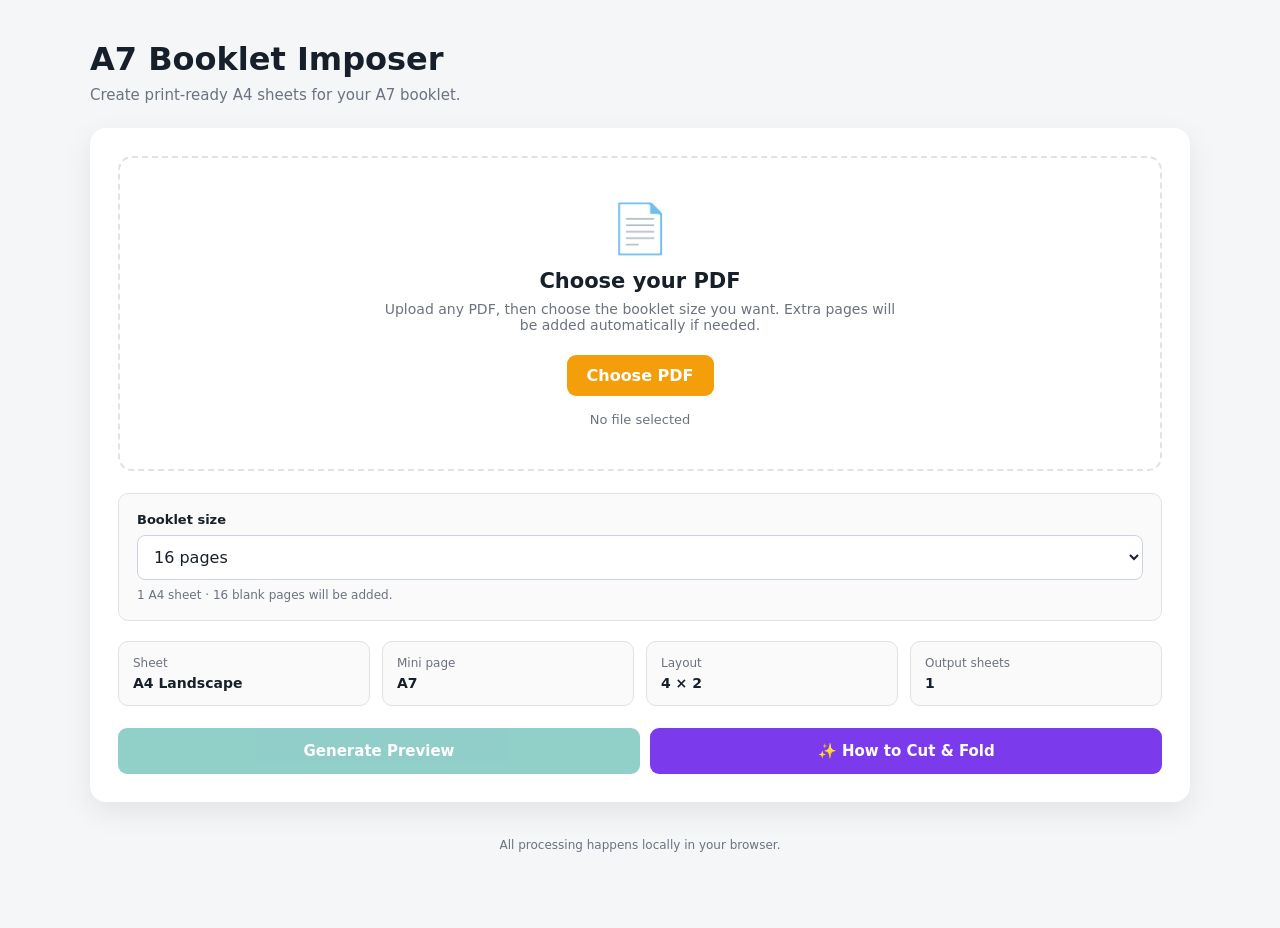
==== index.html @ 81a3ba56 "Initial Commit" ====
<!doctype html>
<html lang="en">
  <head>
    <meta charset="UTF-8" />

    <meta name="viewport" content="width=device-width, initial-scale=1.0" />

    <title>A7 Booklet Imposer</title>

    <link rel="stylesheet" href="./style.css" />
    <link rel="stylesheet" href="./tutorial.css" />
  </head>

  <body>
    <main class="app">
      <header class="header">
        <div>
          <h1>A7 Booklet Imposer</h1>
          <p>Create print-ready A4 sheets for your A7 booklet.</p>
        </div>
      </header>

      <section class="card">
        <!-- Upload -->

        <div class="upload-area" id="uploadArea">
          <div class="upload-icon">📄</div>

          <h2>Choose your PDF</h2>

          <!-- <p>Select a PDF containing 4, 8, 16, or 32 pages.</p> -->
          <p>
            Upload any PDF, then choose the booklet size you want. Extra pages
            will be added automatically if needed.
          </p>

          <label class="button primary" for="pdfInput"> Choose PDF </label>

          <input type="file" id="pdfInput" accept="application/pdf" hidden />

          <div class="file-name" id="fileName">No file selected</div>
        </div>

        <!-- Page count -->

        <div class="page-count-section">
          <label for="pageCount">Booklet size</label>

          <select id="pageCount">
            <option value="4">4 pages</option>
            <option value="8">8 pages</option>
            <option value="16" selected>16 pages</option>
            <option value="32">32 pages</option>
          </select>

          <div id="32PageMode" class="thirty-two-mode hidden">
            <div class="mode-title">32-page printing</div>

            <div class="mode-options">
              <label class="mode-option">
                <input type="radio" name="32Mode" value="two" checked />

                <span class="mode-card">
                  <strong>2 A4 sheets</strong>
                  <small>
                    Standard 4×2 layout · easier cutting and folding
                  </small>
                </span>
              </label>

              <label class="mode-option">
                <input type="radio" name="32Mode" value="one" />

                <span class="mode-card">
                  <strong>1 A4 sheet</strong>
                  <small> All 32 pages on one A4 · 4×4 front + 4×4 back </small>
                </span>
              </label>
            </div>
          </div>

          <p id="pageCountHelp">
            A 16-page booklet uses one A4 sheet printed front and back.
          </p>
        </div>

        <!-- Settings -->

        <div class="settings">
          <div class="setting">
            <span class="setting-label"> Sheet </span>

            <span class="setting-value" id="sheetSize"> A4 Landscape </span>
          </div>

          <div class="setting">
            <span class="setting-label"> Mini page </span>

            <span class="setting-value"> A7 </span>
          </div>

          <div class="setting">
            <span class="setting-label"> Layout </span>

            <span class="setting-value"> 4 × 2 </span>
          </div>

          <div class="setting">
            <span class="setting-label"> Output sheets </span>

            <span class="setting-value" id="outputSheets"> 1 </span>
          </div>
        </div>

        <!-- Status -->

        <div class="status hidden" id="status">
          <div class="spinner"></div>

          <span id="statusText"> Processing... </span>
        </div>

        <!-- Error -->

        <div class="error hidden" id="error"></div>

        <!-- Generate -->

        <div id="ButtonGrp">
          <button class="button generate" id="generateButton" disabled>
            Generate Preview
          </button>

          <!-- BOOKLET TUTORIAL -->
          <button id="tutorialButton" class="button tutorial-button">
            ✨ How to Cut & Fold
          </button>
        </div>
      </section>

      <!-- Generated PDF -->

      <section class="result-section hidden" id="resultSection">
        <div class="result-header">
          <div>
            <h2>Generated booklet</h2>

            <p id="resultDescription">
              Review the page arrangement before downloading.
            </p>
          </div>

          <button class="button download" id="downloadButton">
            Download PDF
          </button>
        </div>

        <!-- PDF preview -->

        <div class="pdf-viewer" id="pdfViewer"></div>
      </section>

      <footer class="footer">
        <p>All processing happens locally in your browser.</p>
      </footer>
    </main>

    <!-- =========================================================
     BOOKLET TUTORIAL OVERLAY
========================================================= -->

    <div id="tutorialOverlay" class="tutorial-overlay">
      <div class="tutorial-window">
        <button
          id="closeTutorial"
          class="tutorial-close"
          aria-label="Close tutorial"
        >
          ×
        </button>

        <div class="tutorial-header">
          <div class="tutorial-sparkle">✦</div>

          <div>
            <div class="tutorial-eyebrow">QUICK GUIDE</div>

            <h2>Cut it. Fold it. 📖</h2>

            <p>
              Follow the little doodle guide and turn your A4 print into a
              booklet.
            </p>
          </div>
        </div>

        <!-- BOOKLET SIZE -->

        <div class="tutorial-size-selector">
          <button class="tutorial-size active" data-tutorial-pages="4">
            4
            <small>pages</small>
          </button>

          <button class="tutorial-size" data-tutorial-pages="8">
            8
            <small>pages</small>
          </button>

          <button class="tutorial-size" data-tutorial-pages="16">
            16
            <small>pages</small>
          </button>

          <button class="tutorial-size" data-tutorial-pages="32">
            32
            <small>pages</small>
          </button>
        </div>

        <!-- STEP -->

        <div class="tutorial-step">
          <div class="tutorial-step-number">1</div>

          <div class="tutorial-step-text">
            <strong id="tutorialStepTitle"> Look at your printed sheet </strong>

            <span id="tutorialStepDescription">
              This is how the pages are arranged before cutting.
            </span>
          </div>
        </div>

        <!-- VISUAL -->

        <div class="tutorial-stage">
          <div class="tutorial-stage-label">
            <span id="tutorialSideLabel">FRONT</span>
            <span id="tutorialSheetLabel">SHEET 1 OF 1</span>
          </div>

          <div class="paper-shadow"></div>

          <div id="tutorialPaper" class="tutorial-paper"></div>

          <div class="cut-legend">
            <span class="legend-line cut-legend-line"></span>
            CUT
          </div>

          <div class="fold-legend">
            <span class="legend-line fold-legend-line"></span>
            FOLD
          </div>

          <div id="cutArrow" class="doodle-arrow cut-arrow">
            <span>✂ cut here</span>
            <div>↓</div>
          </div>

          <div id="foldArrow" class="doodle-arrow fold-arrow">
            <span>fold ✦</span>
            <div>↔</div>
          </div>
        </div>

        <!-- SHEET SWITCHER FOR 32 -->

        <div id="tutorialSheetSelector" class="tutorial-sheet-selector">
          <button class="tutorial-sheet active" data-sheet="1">Sheet 1</button>

          <button class="tutorial-sheet" data-sheet="2">Sheet 2</button>
        </div>

        <!-- INSTRUCTIONS -->

        <div class="tutorial-instructions">
          <div class="instruction-card cut-card">
            <div class="instruction-icon">✂️</div>

            <div>
              <strong>Cut</strong>
              <p id="tutorialCutText">Cut along the red dashed lines.</p>
            </div>
          </div>

          <div class="instruction-card fold-card">
            <div class="instruction-icon">↪️</div>

            <div>
              <strong>Fold</strong>
              <p id="tutorialFoldText">Fold each pair toward the center.</p>
            </div>
          </div>

          <div class="instruction-card staple-card">
            <div class="instruction-icon">📎</div>

            <div>
              <strong>Finish</strong>
              <p id="tutorialFinishText">
                Stack the pages and staple along the fold.
              </p>
            </div>
          </div>
        </div>

        <!-- MINI BOOK -->

        <div class="finished-doodle">
          <div class="finished-label">✨ YOUR FINISHED BOOKLET</div>

          <div class="doodle-book">
            <div class="doodle-book-page back">
              <span>BACK</span>
            </div>

            <div class="doodle-book-page inside">
              <span>INSIDE</span>
            </div>

            <div class="doodle-book-page front">
              <span>FRONT</span>
            </div>

            <div class="doodle-staple staple-a"></div>
            <div class="doodle-staple staple-b"></div>
          </div>

          <div class="book-caption">Fold → stack → staple → done! 🎉</div>
        </div>

        <button id="closeTutorialBottom" class="tutorial-done-button">
          Got it! ✨
        </button>
      </div>
    </div>

    <script type="module" src="./tutorial.js"></script>
    <script type="module" src="./app.js"></script>
  </body>
</html>
---- style.css ----
:root {
  --bg: #f4f6f8;
  --card: #ffffff;

  --text: #17202a;
  --muted: #6b7280;

  --border: #dfe3e8;

  /* --primary: #2563eb;
  --primary-dark: #1d4ed8; */

  --primary: #0d9488;
  --primary-dark: #0f766e;

  --success: #15803d;
  --danger: #dc2626;

  --shadow: 0 10px 30px rgba(0, 0, 0, 0.08);

  --amber: #f59e0b;
  --amber-dark: #d97706;

  --tutorial: #7c3aed;
  --tutorial-dark: #6d28d9;
}

* {
  box-sizing: border-box;
}

html {
  min-height: 100%;
}

body {
  margin: 0;

  min-height: 100vh;

  font-family:
    Inter,
    system-ui,
    -apple-system,
    BlinkMacSystemFont,
    "Segoe UI",
    sans-serif;

  color: var(--text);

  background: var(--bg);
}

button,
label,
select {
  font: inherit;
}

.app {
  width: min(1100px, calc(100% - 32px));

  margin: 0 auto;

  padding: 40px 0;
}

.header {
  margin-bottom: 24px;
}

.header h1 {
  margin: 0 0 8px;

  font-size: 32px;

  line-height: 1.2;
}

.header p {
  margin: 0;

  color: var(--muted);

  font-size: 15px;
}

/* ==========================================================
   CARD
   ========================================================== */

.card {
  background: var(--card);

  border-radius: 16px;

  padding: 28px;

  box-shadow: var(--shadow);
}

/* ==========================================================
   UPLOAD
   ========================================================== */

.upload-area {
  border: 2px dashed var(--border);

  border-radius: 14px;

  padding: 42px 24px;

  text-align: center;

  transition:
    border-color 0.2s ease,
    background 0.2s ease;
}

.upload-area.dragover {
  border-color: var(--primary);

  background: #eff6ff;
}

.upload-icon {
  font-size: 48px;

  margin-bottom: 12px;
}

.upload-area h2 {
  margin: 0 0 8px;

  font-size: 21px;
}

.upload-area p {
  margin: 0 auto 22px;

  max-width: 520px;

  color: var(--muted);

  font-size: 14px;
}

.file-name {
  margin-top: 16px;

  color: var(--muted);

  font-size: 13px;

  word-break: break-word;
}

/* ==========================================================
   BUTTONS
   ========================================================== */

.button {
  display: inline-flex;

  align-items: center;

  justify-content: center;

  border: 0;

  border-radius: 9px;

  padding: 11px 20px;

  cursor: pointer;

  font-weight: 600;

  transition:
    background 0.15s ease,
    transform 0.1s ease,
    opacity 0.15s ease;
}

.button:active {
  transform: translateY(1px);
}

.button.primary {
  color: white;

  /* background: var(--primary); */
  background: var(--amber);
}

.button.primary:hover {
  /* background: var(--primary-dark); */
  background: var(--amber-dark);
}

/* ==========================================================
   PAGE COUNT
   ========================================================== */

.page-count-section {
  margin-top: 22px;

  padding: 18px;

  border: 1px solid var(--border);

  border-radius: 10px;

  background: #fafafa;
}

.page-count-section label {
  display: block;

  margin-bottom: 8px;

  font-size: 13px;

  font-weight: 600;
}

.page-count-section select {
  width: 100%;

  padding: 11px 12px;

  border: 1px solid #cbd5e1;

  border-radius: 8px;

  background: white;

  color: var(--text);

  cursor: pointer;
}

.page-count-section p {
  margin: 8px 0 0;

  color: var(--muted);

  font-size: 12px;
}

/* ==========================================================
   SETTINGS
   ========================================================== */

.settings {
  display: grid;

  grid-template-columns: repeat(4, 1fr);

  gap: 12px;

  margin-top: 20px;
}

.setting {
  border: 1px solid var(--border);

  border-radius: 10px;

  padding: 14px;

  background: #fafafa;
}

.setting-label {
  display: block;

  margin-bottom: 5px;

  color: var(--muted);

  font-size: 12px;
}

.setting-value {
  display: block;

  font-size: 14px;

  font-weight: 600;
}

/* ==========================================================
   GENERATE
   ========================================================== */

#ButtonGrp {
  width: 100%;
  display: flex;
  justify-content: space-between;
}

.generate {
  width: 50%;
  margin-top: 22px;
  padding: 14px 20px;
  color: white;
  background: var(--primary);
  font-size: 15px;
}

.generate:hover:not(:disabled) {
  background: var(--primary-dark);
}

.tutorial-button {
  width: 49%;
  margin-top: 22px;
  padding: 14px 20px;
  color: white;
  background: var(--tutorial);
  font-size: 15px;
}

.tutorial-button:hover:not(:disabled) {
  background: var(--tutorial-dark);
}

.generate:disabled {
  cursor: not-allowed;
  opacity: 0.45;
}

/* ==========================================================
   STATUS
   ========================================================== */

.status {
  display: flex;

  align-items: center;

  gap: 10px;

  margin-top: 20px;

  padding: 13px 15px;

  border-radius: 9px;

  background: #eff6ff;

  color: #1e40af;

  font-size: 14px;
}

.spinner {
  width: 17px;

  height: 17px;

  border: 2px solid #bfdbfe;

  border-top-color: #2563eb;

  border-radius: 50%;

  animation: spin 0.7s linear infinite;
}

@keyframes spin {
  to {
    transform: rotate(360deg);
  }
}

/* ==========================================================
   ERROR
   ========================================================== */

.error {
  margin-top: 20px;

  padding: 13px 15px;

  border-radius: 9px;

  background: #fef2f2;

  color: var(--danger);

  font-size: 14px;
}

/* ==========================================================
   RESULT
   ========================================================== */

.result-section {
  margin-top: 32px;
}

.result-header {
  display: flex;

  align-items: center;

  justify-content: space-between;

  gap: 20px;

  margin-bottom: 18px;
}

.result-header h2 {
  margin: 0 0 5px;

  font-size: 22px;
}

.result-header p {
  margin: 0;

  color: var(--muted);

  font-size: 13px;
}

.download {
  flex-shrink: 0;

  color: white;

  background: var(--success);
}

.download:hover {
  background: #166534;
}

/* ==========================================================
   PDF VIEWER
   ========================================================== */

.pdf-viewer {
  display: flex;

  flex-direction: column;

  gap: 30px;
}

/* ==========================================================
   A4 PREVIEW
   ========================================================== */

.sheet-container {
  width: 100%;
}

.sheet-title {
  margin: 0 0 8px;

  color: #475569;

  font-size: 14px;

  font-weight: 600;
}

.sheet {
  position: relative;

  width: 100%;

  aspect-ratio: 297 / 210;

  background: white;

  box-shadow: 0 4px 18px rgba(0, 0, 0, 0.12);

  overflow: hidden;
}

/* ==========================================================
   MINI PAGE
   ========================================================== */

.mini-page {
  position: absolute;

  overflow: hidden;

  background: white;

  /* Thin cutting border */
  border: 0.6px solid #4b5563;

  /* Makes the border slightly more visible */
  box-shadow: inset 0 0 0 0.2px #111827;
}

/*
    The PDF itself is inset from the cutting border.

    This is the "very thin margin" requested by the user.

    The OUTER A4 sheet still has absolutely no margin.
*/

.mini-page-content {
  position: absolute;

  left: 1.2mm;

  right: 1.2mm;

  top: 1.2mm;

  bottom: 1.2mm;

  overflow: hidden;
}

.mini-page-content iframe {
  width: 100%;

  height: 100%;

  border: 0;
}

/* ==========================================================
   PAGE LABEL
   ========================================================== */

.page-label {
  position: absolute;

  right: 3px;

  bottom: 3px;

  padding: 2px 4px;

  border-radius: 3px;

  background: rgba(0, 0, 0, 0.65);

  color: white;

  font-size: 9px;

  z-index: 5;

  pointer-events: none;
}

/* ==========================================================
   BLANK CELL
   ========================================================== */

.blank-cell {
  position: absolute;

  background: #fafafa;

  border: 0.5px dashed #d1d5db;
}

/* ==========================================================
   FOOTER
   ========================================================== */

.footer {
  padding: 24px 0;

  text-align: center;

  color: var(--muted);

  font-size: 12px;
}

.hidden {
  display: none !important;
}

/* ==========================================================
   MOBILE
   ========================================================== */

@media (max-width: 700px) {
  .app {
    width: min(100% - 20px, 1100px);

    padding: 20px 0;
  }

  .card {
    padding: 18px;
  }

  .header h1 {
    font-size: 26px;
  }

  .settings {
    grid-template-columns: repeat(2, 1fr);
  }

  .result-header {
    align-items: stretch;

    flex-direction: column;
  }

  .download {
    width: 100%;
  }
}

.generated-pdf {
  display: block;
  width: 100%;
  height: 900px;
  border: 1px solid #cbd5e1;
  border-radius: 10px;
  background: #e5e7eb;
}

/* =========================================================
   32 PAGE MODE
========================================================= */

.thirty-two-mode {
  margin-top: 16px;
}

.thirty-two-mode.hidden {
  display: none;
}

.mode-title {
  margin-bottom: 9px;

  font-size: 12px;
  font-weight: 800;
  color: #555;
}

.mode-options {
  display: grid;
  grid-template-columns: 1fr 1fr;
  gap: 10px;
}

.mode-option {
  position: relative;
  cursor: pointer;
}

.mode-option input {
  position: absolute;
  opacity: 0;
  pointer-events: none;
}

.mode-card {
  display: block;

  padding: 14px;

  background: #fff;

  border: 2px solid #d8d9dd;
  border-radius: 12px;

  transition: 0.15s;
}

.mode-card strong {
  display: block;

  color: #252833;

  font-size: 14px;
  margin-bottom: 4px;
}

.mode-card small {
  display: block;

  color: #747780;

  font-size: 11px;
  line-height: 1.4;
}

.mode-option input:checked + .mode-card {
  border-color: #252833;

  background: #e5f8f2;

  box-shadow: 3px 3px 0 #252833;

  transform: translateY(-1px);
}

@media (max-width: 600px) {
  .mode-options {
    grid-template-columns: 1fr;
  }
}
---- tutorial.css ----
/* =========================================================
   TUTORIAL OVERLAY
========================================================= */

.tutorial-overlay {
  position: fixed;
  inset: 0;
  z-index: 99999;

  display: none;
  align-items: center;
  justify-content: center;

  padding: 24px;

  background:
    radial-gradient(
      circle at 20% 20%,
      rgba(255, 224, 138, 0.16),
      transparent 30%
    ),
    rgba(25, 28, 35, 0.72);

  backdrop-filter: blur(7px);
}

.tutorial-overlay.show {
  display: flex;
}

/* =========================================================
   WINDOW
========================================================= */

.tutorial-window {
  position: relative;

  width: min(940px, 100%);
  max-height: 94vh;

  overflow-y: auto;

  padding: 34px;

  background: linear-gradient(
    rgba(255, 255, 255, 0.96),
    rgba(255, 253, 247, 0.98)
  );

  border: 3px solid #252833;

  border-radius: 24px;

  box-shadow:
    8px 10px 0 #252833,
    0 25px 70px rgba(0, 0, 0, 0.25);

  transform: rotate(-0.25deg);

  animation: tutorialPop 0.3s ease;
}

@keyframes tutorialPop {
  from {
    opacity: 0;
    transform: scale(0.92) rotate(-1deg);
  }

  to {
    opacity: 1;
    transform: scale(1) rotate(-0.25deg);
  }
}

/* =========================================================
   CLOSE
========================================================= */

.tutorial-close {
  position: absolute;

  top: 14px;
  right: 16px;

  width: 42px;
  height: 42px;

  border: 2px solid #252833;
  border-radius: 50%;

  background: #fff;

  font-size: 28px;
  line-height: 1;

  cursor: pointer;

  box-shadow: 3px 3px 0 #252833;

  transition: 0.15s;
}

.tutorial-close:hover {
  transform: rotate(8deg) scale(1.08);

  background: #ffe58f;
}

/* =========================================================
   HEADER
========================================================= */

.tutorial-header {
  display: flex;
  align-items: center;

  gap: 18px;

  margin-bottom: 24px;
}

.tutorial-sparkle {
  display: grid;
  place-items: center;

  width: 64px;
  height: 64px;

  background: #ffe58f;

  border: 3px solid #252833;

  border-radius: 18px;

  font-size: 34px;

  transform: rotate(-7deg);

  box-shadow: 4px 5px 0 #252833;
}

.tutorial-eyebrow {
  font-size: 11px;
  font-weight: 800;

  letter-spacing: 2px;

  color: #e45858;
}

.tutorial-header h2 {
  margin: 2px 0 3px;

  font-size: 31px;

  color: #252833;
}

.tutorial-header p {
  margin: 0;

  color: #6b707b;
}

/* =========================================================
   SIZE BUTTONS
========================================================= */

.tutorial-size-selector {
  display: flex;
  gap: 10px;

  margin-bottom: 22px;
}

.tutorial-size {
  flex: 1;

  min-height: 62px;

  border: 2px solid #252833;
  border-radius: 14px;

  background: white;

  cursor: pointer;

  font-size: 21px;
  font-weight: 900;

  color: #252833;

  box-shadow: 3px 4px 0 #252833;

  transition: 0.15s;
}

.tutorial-size small {
  display: block;

  font-size: 10px;
  font-weight: 700;

  color: #777;
}

.tutorial-size:hover {
  transform: translateY(-2px);
}

.tutorial-size.active {
  background: #8ee7cf;

  transform: translate(2px, 3px);

  box-shadow: 1px 1px 0 #252833;
}

/* =========================================================
   STEP HEADER
========================================================= */

.tutorial-step {
  display: flex;

  align-items: center;

  gap: 13px;

  margin-bottom: 16px;
}

.tutorial-step-number {
  display: grid;
  place-items: center;

  width: 38px;
  height: 38px;

  flex: 0 0 38px;

  border-radius: 50%;

  background: #ff8f8f;

  border: 2px solid #252833;

  font-weight: 900;

  box-shadow: 2px 3px 0 #252833;
}

.tutorial-step-text strong {
  display: block;

  font-size: 17px;
}

.tutorial-step-text span {
  color: #777;

  font-size: 13px;
}

/* =========================================================
   TUTORIAL STAGE
========================================================= */

.tutorial-stage {
  position: relative;
  min-height: 430px;
  padding: 55px 35px 35px;

  display: flex;
  align-items: center;
  justify-content: center;

  overflow: hidden;

  background:
    radial-gradient(circle, rgba(40, 44, 55, 0.1) 1px, transparent 1px), #f6f3eb;

  background-size: 18px 18px;

  border: 2px solid #252833;
  border-radius: 20px;
}

/* =========================================================
   STAGE HEADER
========================================================= */

.tutorial-stage-label {
  position: absolute;
  top: 14px;
  left: 18px;
  right: 18px;

  display: flex;
  align-items: center;
  justify-content: space-between;

  font-size: 11px;
  font-weight: 900;
  letter-spacing: 1.5px;

  color: #252833;
}

#tutorialSideLabel {
  padding: 7px 12px;

  background: #8ee7cf;

  border: 2px solid #252833;
  border-radius: 9px;

  box-shadow: 3px 3px 0 #252833;

  transform: rotate(-2deg);
}

#tutorialSheetLabel {
  padding: 6px 10px;

  background: #fff;

  border: 2px dashed #252833;
  border-radius: 8px;

  transform: rotate(2deg);
}

/* =========================================================
   PAPER
========================================================= */

.tutorial-paper {
  position: relative;

  width: min(760px, 94%);
  aspect-ratio: 297 / 210;

  background: #fffdf7;

  border: 3px solid #252833;
  border-radius: 4px;

  box-shadow: 8px 9px 0 rgba(37, 40, 51, 0.18);

  transform: rotate(-0.6deg);

  overflow: visible;

  transition: 0.25s;
}

/* =========================================================
   PAPER CELLS
========================================================= */

.tutorial-cell {
  position: absolute;

  box-sizing: border-box;

  display: flex;
  align-items: center;
  justify-content: center;

  background: linear-gradient(
    135deg,
    rgba(255, 255, 255, 0.98),
    rgba(249, 247, 238, 0.95)
  );

  border: 1px solid rgba(37, 40, 51, 0.15);

  z-index: 2;
}

/* =========================================================
   PAGE NUMBER BADGE
========================================================= */

.tutorial-page-number {
  position: relative;

  width: clamp(38px, 6vw, 58px);
  height: clamp(38px, 6vw, 58px);

  display: grid;
  place-items: center;

  border-radius: 50%;

  background: #ffffff;

  border: 3px solid #252833;

  color: #252833;

  font-size: clamp(14px, 2.2vw, 25px);
  font-weight: 950;

  box-shadow: 4px 4px 0 #252833;

  z-index: 20;

  transform: rotate(var(--rotation));

  transition: 0.2s;
}

.tutorial-page-number:hover {
  transform: rotate(var(--rotation)) scale(1.12);
}

/* =========================================================
   PAGE CORNER LABEL
========================================================= */

.tutorial-cell::before {
  content: "PAGE";

  position: absolute;

  top: 7px;
  left: 8px;

  font-size: 7px;
  font-weight: 900;
  letter-spacing: 1px;

  color: #a0a1a6;
}

/* =========================================================
   CUT LINES
========================================================= */

.tutorial-cut-line {
  position: absolute;

  z-index: 15;

  pointer-events: none;

  border-color: #ef4f5f;

  border-style: dashed;

  filter: drop-shadow(0 1px 0 rgba(255, 255, 255, 0.8));
}

.tutorial-cut-vertical {
  top: -2px;
  bottom: -2px;

  width: 0;

  border-left: 3px dashed #ef4f5f;
}

.tutorial-cut-horizontal {
  left: -2px;
  right: -2px;

  height: 0;

  border-top: 3px dashed #ef4f5f;
}

/* =========================================================
   FOLD LINES
========================================================= */

.tutorial-fold-line {
  position: absolute;

  z-index: 18;

  pointer-events: none;

  border-color: #2478dc;

  border-style: dashed;

  filter: drop-shadow(0 1px 0 rgba(255, 255, 255, 0.9));
}

.tutorial-fold-vertical {
  top: -3px;
  bottom: -3px;

  width: 0;

  border-left: 4px dashed #2478dc;
}

/* =========================================================
   CUT / FOLD LEGENDS
========================================================= */

.cut-legend,
.fold-legend {
  position: absolute;

  z-index: 50;

  display: flex;
  align-items: center;
  gap: 7px;

  padding: 7px 10px;

  background: #fff;

  border: 2px solid #252833;
  border-radius: 9px;

  font-size: 10px;
  font-weight: 950;

  box-shadow: 3px 3px 0 #252833;
}

.cut-legend {
  left: 22px;
  bottom: 20px;

  color: #ef4f5f;

  transform: rotate(-3deg);
}

.fold-legend {
  right: 22px;
  bottom: 20px;

  color: #2478dc;

  transform: rotate(3deg);
}

.legend-line {
  width: 25px;
  height: 0;
}

.cut-legend-line {
  border-top: 3px dashed #ef4f5f;
}

.fold-legend-line {
  border-top: 3px dashed #2478dc;
}

/* =========================================================
   DOODLE ARROWS
========================================================= */

.doodle-arrow {
  position: absolute;

  z-index: 60;

  color: #252833;

  font-family: "Comic Sans MS", "Comic Sans", cursive;

  font-weight: 900;

  text-align: center;

  pointer-events: none;
}

.doodle-arrow span {
  display: inline-block;

  padding: 6px 10px;

  background: #ffe58f;

  border: 2px solid #252833;
  border-radius: 9px;

  box-shadow: 3px 3px 0 #252833;

  white-space: nowrap;
}

.doodle-arrow div {
  font-size: 42px;
  line-height: 36px;
}

.cut-arrow {
  left: 4%;
  top: 25%;

  transform: rotate(-8deg);

  color: #ef4f5f;
}

.fold-arrow {
  right: 4%;
  bottom: 29%;

  transform: rotate(7deg);

  color: #2478dc;
}

/* =========================================================
   SHOW ARROWS
========================================================= */

.tutorial-stage.show-cut .cut-arrow,
.tutorial-stage.show-fold .fold-arrow {
  display: block;

  animation: doodleFloat 1.5s ease-in-out infinite;
}

@keyframes doodleFloat {
  0%,
  100% {
    transform: translateY(0) rotate(-4deg);
  }

  50% {
    transform: translateY(-6px) rotate(3deg);
  }
}

/* =========================================================
   SHEET SELECTOR
========================================================= */

.tutorial-sheet-selector {
  display: none;

  justify-content: center;

  gap: 10px;

  margin-top: 18px;
}

.tutorial-sheet-selector.show {
  display: flex;
}

.tutorial-sheet {
  padding: 8px 18px;

  border: 2px solid #252833;

  border-radius: 10px;

  background: white;

  cursor: pointer;

  font-weight: 800;

  box-shadow: 2px 3px 0 #252833;
}

.tutorial-sheet.active {
  background: #8ee7cf;

  transform: translate(2px, 2px);

  box-shadow: 0 1px 0 #252833;
}

/* =========================================================
   INSTRUCTION CARDS
========================================================= */

.tutorial-instructions {
  display: grid;

  grid-template-columns: repeat(3, 1fr);

  gap: 12px;

  margin-top: 20px;
}

.instruction-card {
  display: flex;

  align-items: flex-start;

  gap: 10px;

  padding: 14px;

  border: 2px solid #252833;

  border-radius: 15px;

  background: white;

  box-shadow: 3px 4px 0 #252833;
}

.instruction-card:nth-child(1) {
  transform: rotate(-1deg);
}

.instruction-card:nth-child(2) {
  transform: rotate(0.7deg);
}

.instruction-card:nth-child(3) {
  transform: rotate(-0.5deg);
}

.instruction-icon {
  font-size: 27px;
}

.instruction-card strong {
  display: block;

  margin-bottom: 3px;
}

.instruction-card p {
  margin: 0;

  color: #6f737d;

  font-size: 12px;

  line-height: 1.4;
}

/* =========================================================
   FINISHED BOOK
========================================================= */

.finished-doodle {
  margin-top: 28px;

  padding: 20px;

  text-align: center;

  background: #fff4cf;

  border: 2px dashed #252833;

  border-radius: 18px;
}

.finished-label {
  font-size: 11px;
  font-weight: 900;

  letter-spacing: 1.5px;

  margin-bottom: 15px;
}

.doodle-book {
  position: relative;

  width: 150px;
  height: 110px;

  margin: auto;

  perspective: 500px;
}

.doodle-book-page {
  position: absolute;

  width: 105px;
  height: 100px;

  top: 4px;

  border: 2px solid #252833;

  border-radius: 4px 10px 10px 4px;

  display: flex;
  align-items: center;
  justify-content: center;

  font-size: 9px;
  font-weight: 900;

  box-shadow: 3px 3px 0 #252833;
}

.doodle-book-page.back {
  left: 34px;

  background: #ff9d9d;

  transform: rotate(8deg);
}

.doodle-book-page.inside {
  left: 25px;

  background: #fff;

  transform: rotate(2deg);
}

.doodle-book-page.front {
  left: 16px;

  background: #8ee7cf;

  transform: rotate(-5deg);

  z-index: 3;
}

.doodle-staple {
  position: absolute;

  left: 12px;

  width: 18px;
  height: 7px;

  border: 2px solid #252833;

  border-radius: 5px;

  background: #ddd;

  z-index: 20;
}

.staple-a {
  top: 34px;
}

.staple-b {
  top: 65px;
}

.book-caption {
  margin-top: 10px;

  font-family: "Comic Sans MS", cursive;

  font-weight: 700;

  color: #555;
}

/* =========================================================
   DONE BUTTON
========================================================= */

.tutorial-done-button {
  display: block;

  margin: 25px auto 0;

  padding: 12px 25px;

  border: 2px solid #252833;

  border-radius: 12px;

  background: #8ee7cf;

  font-size: 14px;
  font-weight: 900;

  cursor: pointer;

  box-shadow: 3px 4px 0 #252833;

  transition: 0.15s;
}

.tutorial-done-button:hover {
  transform: translate(2px, 3px);

  box-shadow: 1px 1px 0 #252833;
}

/* =========================================================
   RESPONSIVE
========================================================= */

@media (max-width: 700px) {
  .tutorial-window {
    padding: 20px;
  }

  .tutorial-header h2 {
    font-size: 24px;
  }

  .tutorial-instructions {
    grid-template-columns: 1fr;
  }

  .tutorial-stage {
    min-height: 260px;
    padding: 15px;
  }

  .tutorial-paper {
    width: 96%;
  }

  .doodle-arrow {
    transform: scale(0.75);
  }

  .tutorial-size-selector {
    gap: 6px;
  }

  .tutorial-size {
    min-height: 54px;
  }
}
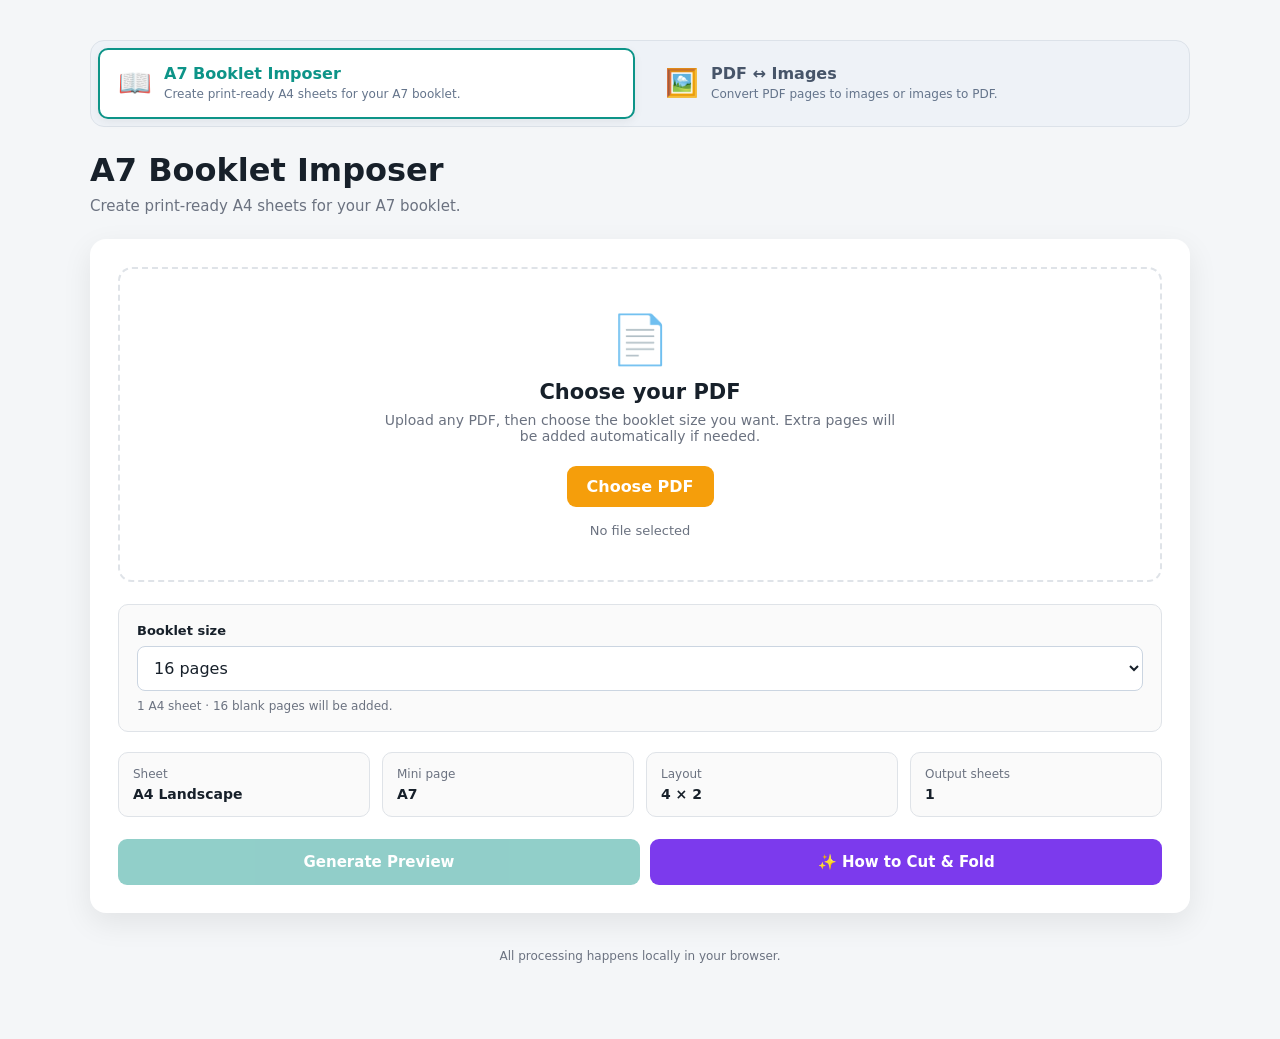
==== commit 0f1dabae: "Adding a option for PDF to IMG, & vice versa" ====
--- a/index.html
+++ b/index.html
@@ -5,169 +5,225 @@
 
     <meta name="viewport" content="width=device-width, initial-scale=1.0" />
 
-    <title>A7 Booklet Imposer</title>
+    <title>Offline PDF & Booklet Tools</title>
 
     <link rel="stylesheet" href="./style.css" />
     <link rel="stylesheet" href="./tutorial.css" />
+
+    <link rel="manifest" href="./manifest.json" />
   </head>
 
   <body>
     <main class="app">
-      <header class="header">
-        <div>
-          <h1>A7 Booklet Imposer</h1>
-          <p>Create print-ready A4 sheets for your A7 booklet.</p>
-        </div>
-      </header>
-
-      <section class="card">
-        <!-- Upload -->
-
-        <div class="upload-area" id="uploadArea">
-          <div class="upload-icon">📄</div>
-
-          <h2>Choose your PDF</h2>
-
-          <!-- <p>Select a PDF containing 4, 8, 16, or 32 pages.</p> -->
-          <p>
-            Upload any PDF, then choose the booklet size you want. Extra pages
-            will be added automatically if needed.
-          </p>
-
-          <label class="button primary" for="pdfInput"> Choose PDF </label>
-
-          <input type="file" id="pdfInput" accept="application/pdf" hidden />
-
-          <div class="file-name" id="fileName">No file selected</div>
-        </div>
-
-        <!-- Page count -->
-
-        <div class="page-count-section">
-          <label for="pageCount">Booklet size</label>
-
-          <select id="pageCount">
-            <option value="4">4 pages</option>
-            <option value="8">8 pages</option>
-            <option value="16" selected>16 pages</option>
-            <option value="32">32 pages</option>
-          </select>
-
-          <div id="32PageMode" class="thirty-two-mode hidden">
-            <div class="mode-title">32-page printing</div>
-
-            <div class="mode-options">
-              <label class="mode-option">
-                <input type="radio" name="32Mode" value="two" checked />
-
-                <span class="mode-card">
-                  <strong>2 A4 sheets</strong>
-                  <small>
-                    Standard 4×2 layout · easier cutting and folding
-                  </small>
-                </span>
-              </label>
-
-              <label class="mode-option">
-                <input type="radio" name="32Mode" value="one" />
-
-                <span class="mode-card">
-                  <strong>1 A4 sheet</strong>
-                  <small> All 32 pages on one A4 · 4×4 front + 4×4 back </small>
-                </span>
-              </label>
-            </div>
-          </div>
-
-          <p id="pageCountHelp">
-            A 16-page booklet uses one A4 sheet printed front and back.
-          </p>
-        </div>
-
-        <!-- Settings -->
-
-        <div class="settings">
-          <div class="setting">
-            <span class="setting-label"> Sheet </span>
-
-            <span class="setting-value" id="sheetSize"> A4 Landscape </span>
-          </div>
-
-          <div class="setting">
-            <span class="setting-label"> Mini page </span>
-
-            <span class="setting-value"> A7 </span>
-          </div>
-
-          <div class="setting">
-            <span class="setting-label"> Layout </span>
-
-            <span class="setting-value"> 4 × 2 </span>
-          </div>
-
-          <div class="setting">
-            <span class="setting-label"> Output sheets </span>
-
-            <span class="setting-value" id="outputSheets"> 1 </span>
-          </div>
-        </div>
-
-        <!-- Status -->
-
-        <div class="status hidden" id="status">
-          <div class="spinner"></div>
-
-          <span id="statusText"> Processing... </span>
-        </div>
-
-        <!-- Error -->
-
-        <div class="error hidden" id="error"></div>
-
-        <!-- Generate -->
-
-        <div id="ButtonGrp">
-          <button class="button generate" id="generateButton" disabled>
-            Generate Preview
-          </button>
-
-          <!-- BOOKLET TUTORIAL -->
-          <button id="tutorialButton" class="button tutorial-button">
-            ✨ How to Cut & Fold
-          </button>
-        </div>
+      <!-- =====================================================
+           TOP TOOL TABS
+      ====================================================== -->
+
+      <nav class="tool-tabs">
+        <button id="bookletTab" class="tool-tab active" type="button">
+          <span class="tool-tab-icon">📖</span>
+
+          <span>
+            <strong>A7 Booklet Imposer</strong>
+            <small> Create print-ready A4 sheets for your A7 booklet. </small>
+          </span>
+        </button>
+
+        <button id="converterTab" class="tool-tab" type="button">
+          <span class="tool-tab-icon">🖼️</span>
+
+          <span>
+            <strong>PDF ↔ Images</strong>
+            <small> Convert PDF pages to images or images to PDF. </small>
+          </span>
+        </button>
+      </nav>
+
+      <!-- =====================================================
+           A7 BOOKLET TOOL
+      ====================================================== -->
+
+      <section id="bookletTool">
+        <header class="header">
+          <div>
+            <h1>A7 Booklet Imposer</h1>
+
+            <p>Create print-ready A4 sheets for your A7 booklet.</p>
+          </div>
+        </header>
+
+        <section class="card">
+          <!-- Upload -->
+
+          <div class="upload-area" id="uploadArea">
+            <div class="upload-icon">📄</div>
+
+            <h2>Choose your PDF</h2>
+
+            <p>
+              Upload any PDF, then choose the booklet size you want. Extra pages
+              will be added automatically if needed.
+            </p>
+
+            <label class="button primary" for="pdfInput"> Choose PDF </label>
+
+            <input type="file" id="pdfInput" accept="application/pdf" hidden />
+
+            <div class="file-name" id="fileName">No file selected</div>
+          </div>
+
+          <!-- Page count -->
+
+          <div class="page-count-section">
+            <label for="pageCount"> Booklet size </label>
+
+            <select id="pageCount">
+              <option value="4">4 pages</option>
+
+              <option value="8">8 pages</option>
+
+              <option value="16" selected>16 pages</option>
+
+              <option value="32">32 pages</option>
+            </select>
+
+            <div id="32PageMode" class="thirty-two-mode hidden">
+              <div class="mode-title">32-page printing</div>
+
+              <div class="mode-options">
+                <label class="mode-option">
+                  <input type="radio" name="32Mode" value="two" checked />
+
+                  <span class="mode-card">
+                    <strong> 2 A4 sheets </strong>
+
+                    <small>
+                      Standard 4×2 layout · easier cutting and folding
+                    </small>
+                  </span>
+                </label>
+
+                <label class="mode-option">
+                  <input type="radio" name="32Mode" value="one" />
+
+                  <span class="mode-card">
+                    <strong> 1 A4 sheet </strong>
+
+                    <small>
+                      All 32 pages on one A4 · 4×4 front + 4×4 back
+                    </small>
+                  </span>
+                </label>
+              </div>
+            </div>
+
+            <p id="pageCountHelp">
+              A 16-page booklet uses one A4 sheet printed front and back.
+            </p>
+          </div>
+
+          <!-- Settings -->
+
+          <div class="settings">
+            <div class="setting">
+              <span class="setting-label"> Sheet </span>
+
+              <span class="setting-value" id="sheetSize"> A4 Landscape </span>
+            </div>
+
+            <div class="setting">
+              <span class="setting-label"> Mini page </span>
+
+              <span class="setting-value"> A7 </span>
+            </div>
+
+            <div class="setting">
+              <span class="setting-label"> Layout </span>
+
+              <span class="setting-value"> 4 × 2 </span>
+            </div>
+
+            <div class="setting">
+              <span class="setting-label"> Output sheets </span>
+
+              <span class="setting-value" id="outputSheets"> 1 </span>
+            </div>
+          </div>
+
+          <!-- Status -->
+
+          <div class="status hidden" id="status">
+            <div class="spinner"></div>
+
+            <span id="statusText"> Processing... </span>
+          </div>
+
+          <!-- Error -->
+
+          <div class="error hidden" id="error"></div>
+
+          <!-- Buttons -->
+
+          <div id="ButtonGrp">
+            <button class="button generate" id="generateButton" disabled>
+              Generate Preview
+            </button>
+
+            <button id="tutorialButton" class="button tutorial-button">
+              ✨ How to Cut & Fold
+            </button>
+          </div>
+        </section>
+
+        <!-- Generated PDF -->
+
+        <section class="result-section hidden" id="resultSection">
+          <div class="result-header">
+            <div>
+              <h2>Generated booklet</h2>
+
+              <p id="resultDescription">
+                Review the page arrangement before downloading.
+              </p>
+            </div>
+
+            <button class="button download" id="downloadButton">
+              Download PDF
+            </button>
+          </div>
+
+          <div class="pdf-viewer" id="pdfViewer"></div>
+        </section>
       </section>
 
-      <!-- Generated PDF -->
-
-      <section class="result-section hidden" id="resultSection">
-        <div class="result-header">
-          <div>
-            <h2>Generated booklet</h2>
-
-            <p id="resultDescription">
-              Review the page arrangement before downloading.
-            </p>
-          </div>
-
-          <button class="button download" id="downloadButton">
-            Download PDF
-          </button>
-        </div>
-
-        <!-- PDF preview -->
-
-        <div class="pdf-viewer" id="pdfViewer"></div>
+      <!-- =====================================================
+           PDF ↔ IMAGES TOOL
+           
+           IMPORTANT:
+           The converter is now a completely separate document.
+      ====================================================== -->
+
+      <section id="converterTool" class="converter-tool hidden">
+        <iframe
+          id="converterFrame"
+          class="converter-frame"
+          src="./converter.html"
+          title="PDF and Images Converter"
+        ></iframe>
       </section>
+
+      <!-- =====================================================
+           FOOTER
+      ====================================================== -->
 
       <footer class="footer">
         <p>All processing happens locally in your browser.</p>
       </footer>
     </main>
 
-    <!-- =========================================================
-     BOOKLET TUTORIAL OVERLAY
-========================================================= -->
+    <!-- =======================================================
+         BOOKLET TUTORIAL
+    ======================================================== -->
 
     <div id="tutorialOverlay" class="tutorial-overlay">
       <div class="tutorial-window">
@@ -194,8 +250,6 @@
           </div>
         </div>
 
-        <!-- BOOKLET SIZE -->
-
         <div class="tutorial-size-selector">
           <button class="tutorial-size active" data-tutorial-pages="4">
             4
@@ -218,8 +272,6 @@
           </button>
         </div>
 
-        <!-- STEP -->
-
         <div class="tutorial-step">
           <div class="tutorial-step-number">1</div>
 
@@ -232,12 +284,11 @@
           </div>
         </div>
 
-        <!-- VISUAL -->
-
         <div class="tutorial-stage">
           <div class="tutorial-stage-label">
-            <span id="tutorialSideLabel">FRONT</span>
-            <span id="tutorialSheetLabel">SHEET 1 OF 1</span>
+            <span id="tutorialSideLabel"> FRONT </span>
+
+            <span id="tutorialSheetLabel"> SHEET 1 OF 1 </span>
           </div>
 
           <div class="paper-shadow"></div>
@@ -246,41 +297,42 @@
 
           <div class="cut-legend">
             <span class="legend-line cut-legend-line"></span>
+
             CUT
           </div>
 
           <div class="fold-legend">
             <span class="legend-line fold-legend-line"></span>
+
             FOLD
           </div>
 
           <div id="cutArrow" class="doodle-arrow cut-arrow">
-            <span>✂ cut here</span>
+            <span> ✂ cut here </span>
+
             <div>↓</div>
           </div>
 
           <div id="foldArrow" class="doodle-arrow fold-arrow">
-            <span>fold ✦</span>
+            <span> fold ✦ </span>
+
             <div>↔</div>
           </div>
         </div>
-
-        <!-- SHEET SWITCHER FOR 32 -->
 
         <div id="tutorialSheetSelector" class="tutorial-sheet-selector">
           <button class="tutorial-sheet active" data-sheet="1">Sheet 1</button>
 
           <button class="tutorial-sheet" data-sheet="2">Sheet 2</button>
         </div>
-
-        <!-- INSTRUCTIONS -->
 
         <div class="tutorial-instructions">
           <div class="instruction-card cut-card">
             <div class="instruction-icon">✂️</div>
 
             <div>
-              <strong>Cut</strong>
+              <strong> Cut </strong>
+
               <p id="tutorialCutText">Cut along the red dashed lines.</p>
             </div>
           </div>
@@ -289,7 +341,8 @@
             <div class="instruction-icon">↪️</div>
 
             <div>
-              <strong>Fold</strong>
+              <strong> Fold </strong>
+
               <p id="tutorialFoldText">Fold each pair toward the center.</p>
             </div>
           </div>
@@ -298,7 +351,8 @@
             <div class="instruction-icon">📎</div>
 
             <div>
-              <strong>Finish</strong>
+              <strong> Finish </strong>
+
               <p id="tutorialFinishText">
                 Stack the pages and staple along the fold.
               </p>
@@ -306,8 +360,6 @@
           </div>
         </div>
 
-        <!-- MINI BOOK -->
-
         <div class="finished-doodle">
           <div class="finished-label">✨ YOUR FINISHED BOOKLET</div>
 
@@ -325,6 +377,7 @@
             </div>
 
             <div class="doodle-staple staple-a"></div>
+
             <div class="doodle-staple staple-b"></div>
           </div>
 
@@ -337,7 +390,14 @@
       </div>
     </div>
 
+    <!-- =======================================================
+         BOOKLET LIBRARIES / SCRIPTS
+    ======================================================== -->
+
     <script type="module" src="./tutorial.js"></script>
+
     <script type="module" src="./app.js"></script>
+
+    <script src="./tabs.js"></script>
   </body>
 </html>
--- a/style.css
+++ b/style.css
@@ -713,3 +713,89 @@
     grid-template-columns: 1fr;
   }
 }
+
+/* =========================================================
+   CONVERTER IFRAME
+   ========================================================= */
+
+.converter-tool {
+  width: 100%;
+  padding: 0;
+}
+
+.converter-frame {
+  display: block;
+  width: 100%;
+  height: 1200px;
+  border: none;
+  margin: 0;
+  padding: 0;
+  background: transparent;
+}
+
+/* ============================================================
+   MAIN TOOL TABS
+============================================================ */
+
+.tool-tabs {
+  display: flex;
+  gap: 10px;
+  margin-bottom: 24px;
+  padding: 7px;
+  background: #eef2f7;
+  border: 1px solid #dce2e9;
+  border-radius: 14px;
+}
+
+.tool-tab {
+  flex: 1;
+  display: flex;
+  align-items: center;
+  gap: 12px;
+
+  padding: 14px 18px;
+
+  border: 2px solid transparent;
+  border-radius: 10px;
+
+  background: transparent;
+  color: #475569;
+
+  cursor: pointer;
+  text-align: left;
+
+  transition:
+    background 0.2s ease,
+    color 0.2s ease,
+    border-color 0.2s ease;
+}
+
+.tool-tab:hover {
+  background: #fff;
+}
+
+.tool-tab.active {
+  background: #fff;
+  color: #0d9488;
+  border-color: #0d9488;
+
+  box-shadow: 0 3px 10px rgba(0, 0, 0, 0.06);
+}
+
+.tool-tab-icon {
+  font-size: 27px;
+  flex-shrink: 0;
+}
+
+.tool-tab strong {
+  display: block;
+  font-size: 16px;
+  margin-bottom: 3px;
+}
+
+.tool-tab small {
+  display: block;
+  color: #64748b;
+  font-size: 12px;
+  line-height: 1.4;
+}
